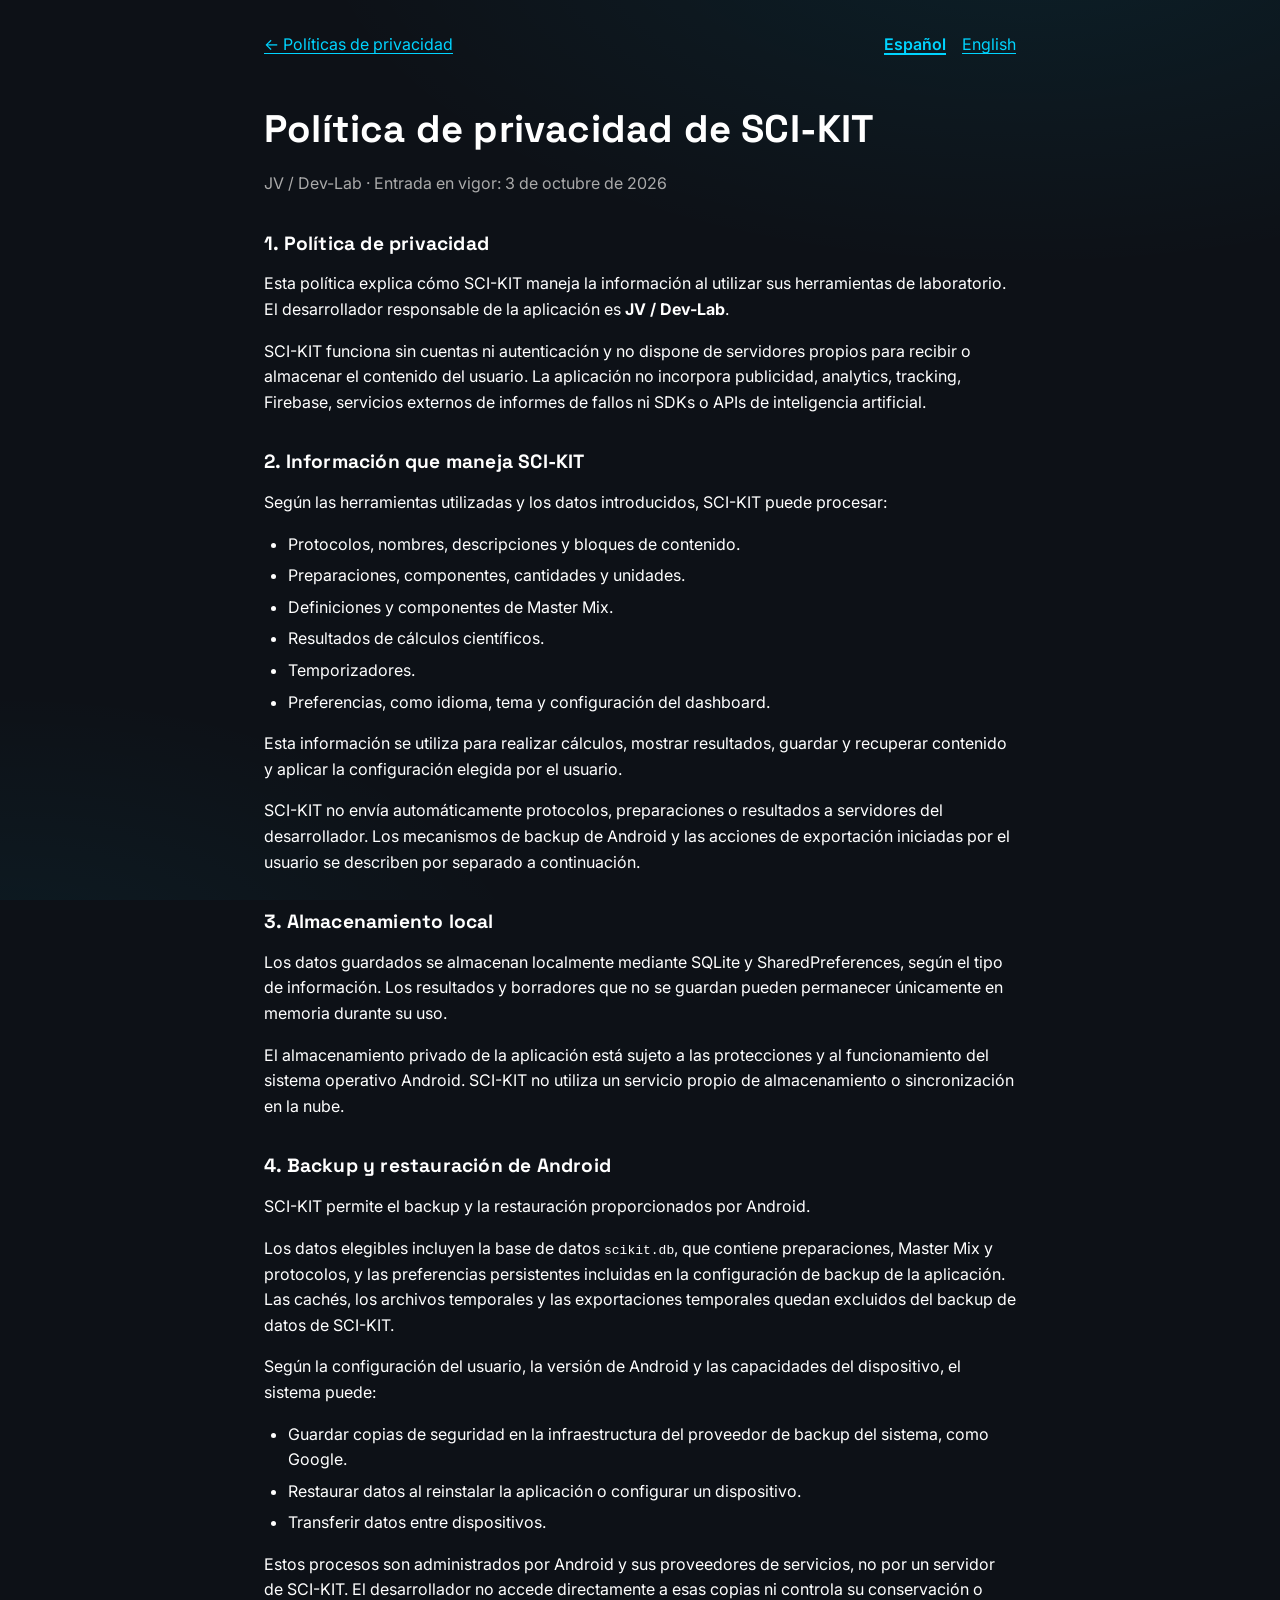
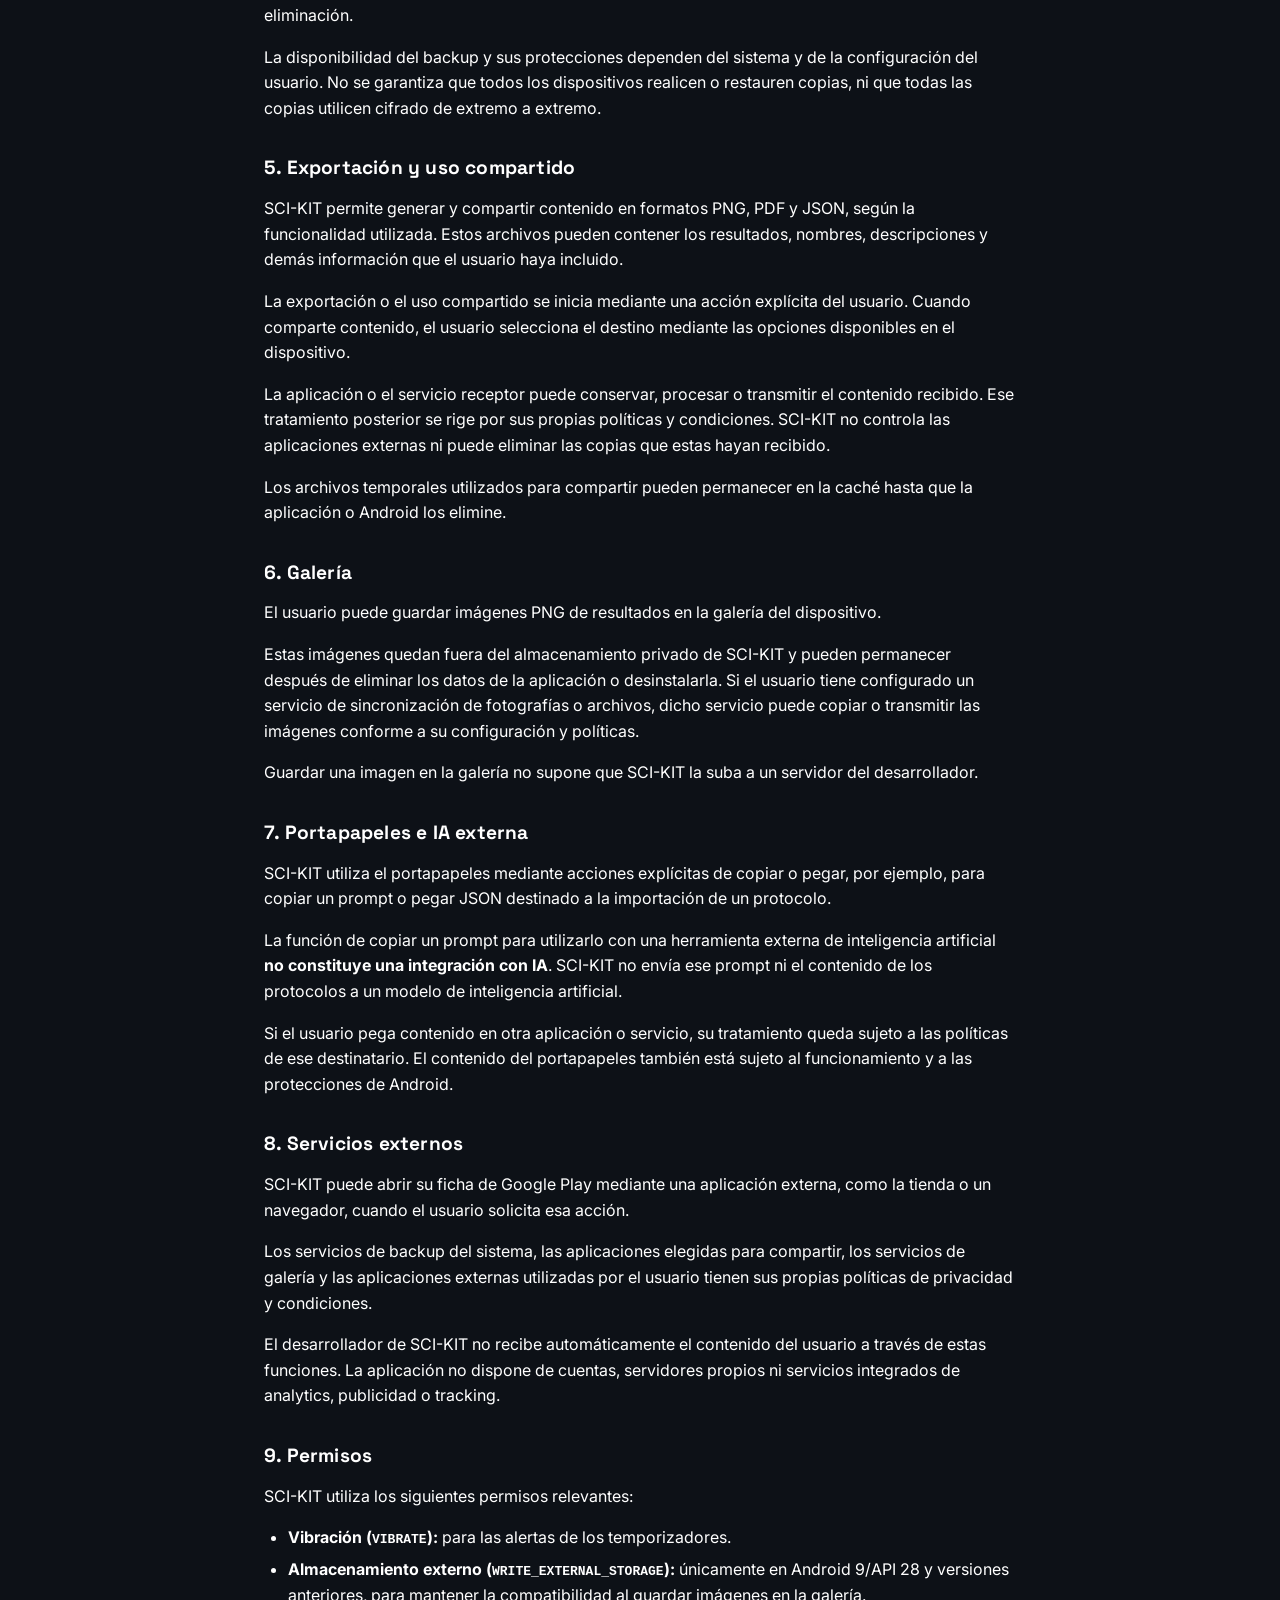
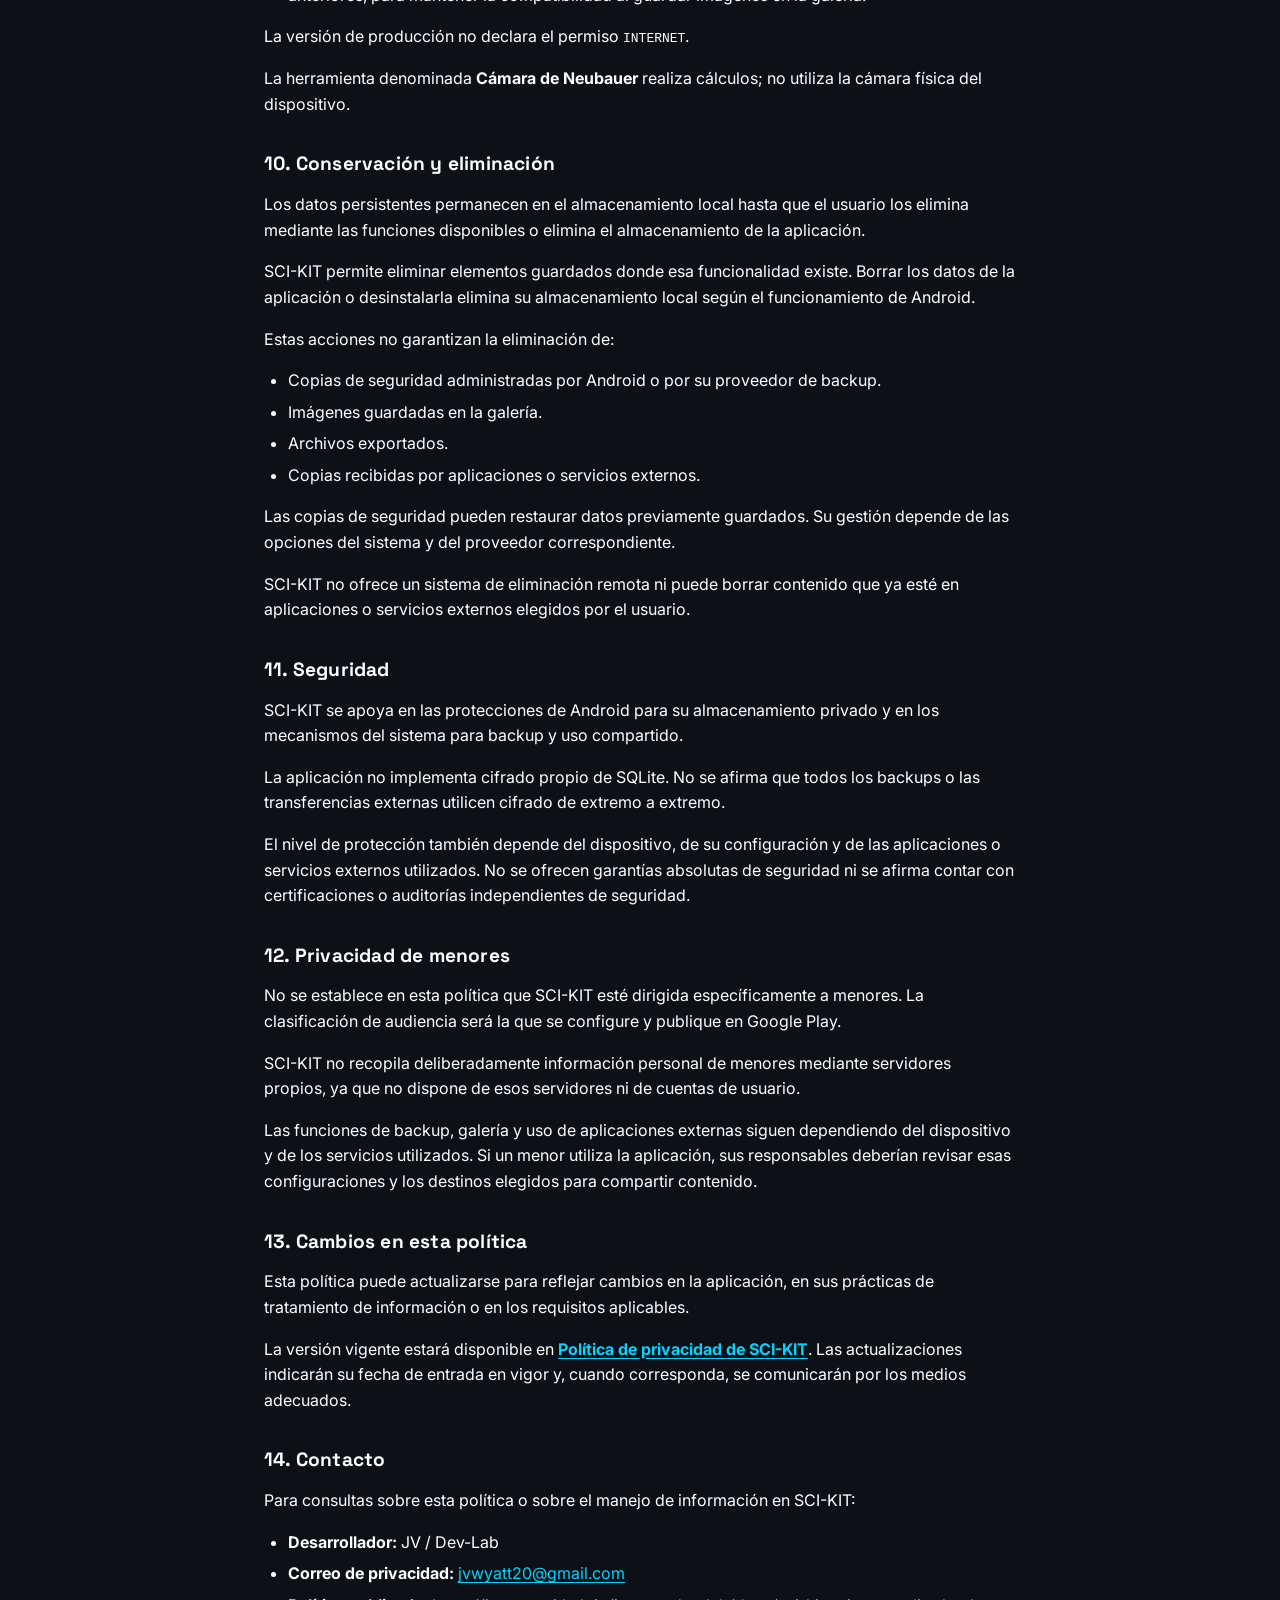
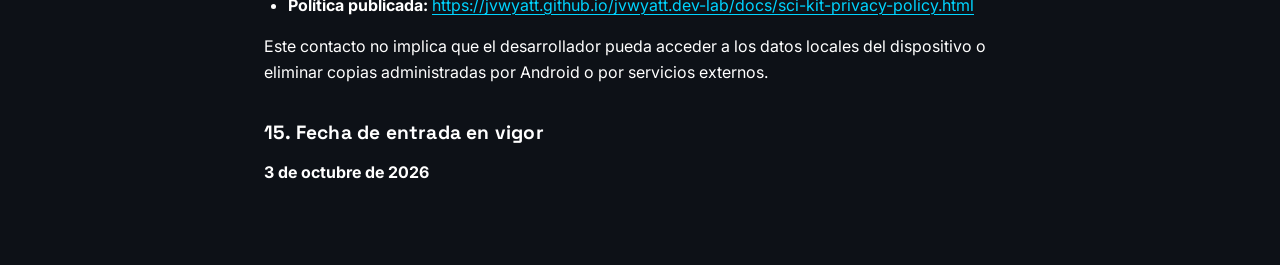
==== docs/sci-kit-privacy-policy.html @ 0701c2c3 "Update2.10.26" ====
<!DOCTYPE html>
<html lang="es">
<head>
  <meta charset="UTF-8">
  <meta name="viewport" content="width=device-width, initial-scale=1.0">
  <title>Privacidad de SCI-KIT — JV / Dev-Lab</title>
  <meta name="description" content="Política de privacidad de SCI-KIT en español e inglés. Almacenamiento local, backup de Android, permisos y contacto.">
  <meta name="theme-color" content="#0d1117">
  <link rel="icon" href="../assets/images/favicon.png" type="image/png">
  <link rel="canonical" href="https://jvwyatt.github.io/jvwyatt.dev-lab/docs/sci-kit-privacy-policy.html">
  <link rel="preconnect" href="https://fonts.googleapis.com">
  <link rel="preconnect" href="https://fonts.gstatic.com" crossorigin>
  <link href="https://fonts.googleapis.com/css2?family=Inter:wght@400;600&family=Space+Grotesk:wght@500;700&display=swap" rel="stylesheet">
  <link rel="stylesheet" href="../assets/styles/style.css?v=3.0.0">
  <style>
    .policy-page { max-width: 800px; margin: 0 auto; padding: 32px 24px 64px; }
    .policy-page a { color: var(--accent); text-underline-offset: 3px; overflow-wrap: anywhere; }
    .policy-nav { display: flex; flex-wrap: wrap; justify-content: space-between; gap: 16px; margin-bottom: 40px; }
    .policy-languages { display: flex; flex-wrap: wrap; gap: 16px; }
    .policy-languages a[aria-current="true"] { font-weight: 600; text-decoration-thickness: 2px; }
    .policy-page h1 { font-size: clamp(1.6rem, 5vw, 2.4rem); margin-bottom: 12px; }
    .policy-meta { color: var(--muted); margin-bottom: 32px; }
    .policy-page article { scroll-margin-top: 24px; }
    .policy-page article + article { margin-top: 56px; padding-top: 40px; border-top: 1px solid rgba(255, 255, 255, 0.12); }
    .policy-single-language article + article { margin-top: 0; padding-top: 0; border-top: 0; }
    .policy-page article h2 { font-size: 1.2rem; margin: 32px 0 12px; }
    .policy-page article p, .policy-page article ul { margin-bottom: 16px; }
    .policy-page article ul { padding-left: 24px; }
    .policy-page article li + li { margin-top: 6px; }
    .policy-page code { overflow-wrap: anywhere; }
  </style>
</head>
<body>
  <a class="skip-link" href="#es">Saltar a la política</a>
  <main class="policy-page">
    <nav class="policy-nav" aria-label="Navegación de la política">
      <a class="policy-back" href="./privacy-policies.html">← Políticas de privacidad</a>
      <div class="policy-languages">
        <a href="#es" lang="es" hreflang="es">Español</a>
        <a href="#en" lang="en" hreflang="en">English</a>
      </div>
    </nav>
    <h1>Política de privacidad de SCI-KIT</h1>
    <p class="policy-meta">JV / Dev-Lab · Entrada en vigor: <time datetime="2026-10-03">3 de octubre de 2026</time></p>

    <article id="es" lang="es" aria-label="Política completa en español">
      <h2>1. Política de privacidad</h2>
      <p>Esta política explica cómo SCI-KIT maneja la información al utilizar sus herramientas de laboratorio. El desarrollador responsable de la aplicación es <strong>JV / Dev-Lab</strong>.</p>
      <p>SCI-KIT funciona sin cuentas ni autenticación y no dispone de servidores propios para recibir o almacenar el contenido del usuario. La aplicación no incorpora publicidad, analytics, tracking, Firebase, servicios externos de informes de fallos ni SDKs o APIs de inteligencia artificial.</p>

      <h2>2. Información que maneja SCI-KIT</h2>
      <p>Según las herramientas utilizadas y los datos introducidos, SCI-KIT puede procesar:</p>
      <ul>
        <li>Protocolos, nombres, descripciones y bloques de contenido.</li>
        <li>Preparaciones, componentes, cantidades y unidades.</li>
        <li>Definiciones y componentes de Master Mix.</li>
        <li>Resultados de cálculos científicos.</li>
        <li>Temporizadores.</li>
        <li>Preferencias, como idioma, tema y configuración del dashboard.</li>
      </ul>
      <p>Esta información se utiliza para realizar cálculos, mostrar resultados, guardar y recuperar contenido y aplicar la configuración elegida por el usuario.</p>
      <p>SCI-KIT no envía automáticamente protocolos, preparaciones o resultados a servidores del desarrollador. Los mecanismos de backup de Android y las acciones de exportación iniciadas por el usuario se describen por separado a continuación.</p>

      <h2>3. Almacenamiento local</h2>
      <p>Los datos guardados se almacenan localmente mediante SQLite y SharedPreferences, según el tipo de información. Los resultados y borradores que no se guardan pueden permanecer únicamente en memoria durante su uso.</p>
      <p>El almacenamiento privado de la aplicación está sujeto a las protecciones y al funcionamiento del sistema operativo Android. SCI-KIT no utiliza un servicio propio de almacenamiento o sincronización en la nube.</p>

      <h2>4. Backup y restauración de Android</h2>
      <p>SCI-KIT permite el backup y la restauración proporcionados por Android.</p>
      <p>Los datos elegibles incluyen la base de datos <code>scikit.db</code>, que contiene preparaciones, Master Mix y protocolos, y las preferencias persistentes incluidas en la configuración de backup de la aplicación. Las cachés, los archivos temporales y las exportaciones temporales quedan excluidos del backup de datos de SCI-KIT.</p>
      <p>Según la configuración del usuario, la versión de Android y las capacidades del dispositivo, el sistema puede:</p>
      <ul>
        <li>Guardar copias de seguridad en la infraestructura del proveedor de backup del sistema, como Google.</li>
        <li>Restaurar datos al reinstalar la aplicación o configurar un dispositivo.</li>
        <li>Transferir datos entre dispositivos.</li>
      </ul>
      <p>Estos procesos son administrados por Android y sus proveedores de servicios, no por un servidor de SCI-KIT. El desarrollador no accede directamente a esas copias ni controla su conservación o eliminación.</p>
      <p>La disponibilidad del backup y sus protecciones dependen del sistema y de la configuración del usuario. No se garantiza que todos los dispositivos realicen o restauren copias, ni que todas las copias utilicen cifrado de extremo a extremo.</p>

      <h2>5. Exportación y uso compartido</h2>
      <p>SCI-KIT permite generar y compartir contenido en formatos PNG, PDF y JSON, según la funcionalidad utilizada. Estos archivos pueden contener los resultados, nombres, descripciones y demás información que el usuario haya incluido.</p>
      <p>La exportación o el uso compartido se inicia mediante una acción explícita del usuario. Cuando comparte contenido, el usuario selecciona el destino mediante las opciones disponibles en el dispositivo.</p>
      <p>La aplicación o el servicio receptor puede conservar, procesar o transmitir el contenido recibido. Ese tratamiento posterior se rige por sus propias políticas y condiciones. SCI-KIT no controla las aplicaciones externas ni puede eliminar las copias que estas hayan recibido.</p>
      <p>Los archivos temporales utilizados para compartir pueden permanecer en la caché hasta que la aplicación o Android los elimine.</p>

      <h2>6. Galería</h2>
      <p>El usuario puede guardar imágenes PNG de resultados en la galería del dispositivo.</p>
      <p>Estas imágenes quedan fuera del almacenamiento privado de SCI-KIT y pueden permanecer después de eliminar los datos de la aplicación o desinstalarla. Si el usuario tiene configurado un servicio de sincronización de fotografías o archivos, dicho servicio puede copiar o transmitir las imágenes conforme a su configuración y políticas.</p>
      <p>Guardar una imagen en la galería no supone que SCI-KIT la suba a un servidor del desarrollador.</p>

      <h2>7. Portapapeles e IA externa</h2>
      <p>SCI-KIT utiliza el portapapeles mediante acciones explícitas de copiar o pegar, por ejemplo, para copiar un prompt o pegar JSON destinado a la importación de un protocolo.</p>
      <p>La función de copiar un prompt para utilizarlo con una herramienta externa de inteligencia artificial <strong>no constituye una integración con IA</strong>. SCI-KIT no envía ese prompt ni el contenido de los protocolos a un modelo de inteligencia artificial.</p>
      <p>Si el usuario pega contenido en otra aplicación o servicio, su tratamiento queda sujeto a las políticas de ese destinatario. El contenido del portapapeles también está sujeto al funcionamiento y a las protecciones de Android.</p>

      <h2>8. Servicios externos</h2>
      <p>SCI-KIT puede abrir su ficha de Google Play mediante una aplicación externa, como la tienda o un navegador, cuando el usuario solicita esa acción.</p>
      <p>Los servicios de backup del sistema, las aplicaciones elegidas para compartir, los servicios de galería y las aplicaciones externas utilizadas por el usuario tienen sus propias políticas de privacidad y condiciones.</p>
      <p>El desarrollador de SCI-KIT no recibe automáticamente el contenido del usuario a través de estas funciones. La aplicación no dispone de cuentas, servidores propios ni servicios integrados de analytics, publicidad o tracking.</p>

      <h2>9. Permisos</h2>
      <p>SCI-KIT utiliza los siguientes permisos relevantes:</p>
      <ul>
        <li><strong>Vibración (<code>VIBRATE</code>):</strong> para las alertas de los temporizadores.</li>
        <li><strong>Almacenamiento externo (<code>WRITE_EXTERNAL_STORAGE</code>):</strong> únicamente en Android 9/API 28 y versiones anteriores, para mantener la compatibilidad al guardar imágenes en la galería.</li>
      </ul>
      <p>La versión de producción no declara el permiso <code>INTERNET</code>.</p>
      <p>La herramienta denominada <strong>Cámara de Neubauer</strong> realiza cálculos; no utiliza la cámara física del dispositivo.</p>

      <h2>10. Conservación y eliminación</h2>
      <p>Los datos persistentes permanecen en el almacenamiento local hasta que el usuario los elimina mediante las funciones disponibles o elimina el almacenamiento de la aplicación.</p>
      <p>SCI-KIT permite eliminar elementos guardados donde esa funcionalidad existe. Borrar los datos de la aplicación o desinstalarla elimina su almacenamiento local según el funcionamiento de Android.</p>
      <p>Estas acciones no garantizan la eliminación de:</p>
      <ul>
        <li>Copias de seguridad administradas por Android o por su proveedor de backup.</li>
        <li>Imágenes guardadas en la galería.</li>
        <li>Archivos exportados.</li>
        <li>Copias recibidas por aplicaciones o servicios externos.</li>
      </ul>
      <p>Las copias de seguridad pueden restaurar datos previamente guardados. Su gestión depende de las opciones del sistema y del proveedor correspondiente.</p>
      <p>SCI-KIT no ofrece un sistema de eliminación remota ni puede borrar contenido que ya esté en aplicaciones o servicios externos elegidos por el usuario.</p>

      <h2>11. Seguridad</h2>
      <p>SCI-KIT se apoya en las protecciones de Android para su almacenamiento privado y en los mecanismos del sistema para backup y uso compartido.</p>
      <p>La aplicación no implementa cifrado propio de SQLite. No se afirma que todos los backups o las transferencias externas utilicen cifrado de extremo a extremo.</p>
      <p>El nivel de protección también depende del dispositivo, de su configuración y de las aplicaciones o servicios externos utilizados. No se ofrecen garantías absolutas de seguridad ni se afirma contar con certificaciones o auditorías independientes de seguridad.</p>

      <h2>12. Privacidad de menores</h2>
      <p>No se establece en esta política que SCI-KIT esté dirigida específicamente a menores. La clasificación de audiencia será la que se configure y publique en Google Play.</p>
      <p>SCI-KIT no recopila deliberadamente información personal de menores mediante servidores propios, ya que no dispone de esos servidores ni de cuentas de usuario.</p>
      <p>Las funciones de backup, galería y uso de aplicaciones externas siguen dependiendo del dispositivo y de los servicios utilizados. Si un menor utiliza la aplicación, sus responsables deberían revisar esas configuraciones y los destinos elegidos para compartir contenido.</p>

      <h2>13. Cambios en esta política</h2>
      <p>Esta política puede actualizarse para reflejar cambios en la aplicación, en sus prácticas de tratamiento de información o en los requisitos aplicables.</p>
      <p>La versión vigente estará disponible en <strong><a href="https://jvwyatt.github.io/jvwyatt.dev-lab/docs/sci-kit-privacy-policy.html">Política de privacidad de SCI-KIT</a></strong>. Las actualizaciones indicarán su fecha de entrada en vigor y, cuando corresponda, se comunicarán por los medios adecuados.</p>

      <h2>14. Contacto</h2>
      <p>Para consultas sobre esta política o sobre el manejo de información en SCI-KIT:</p>
      <ul>
        <li><strong>Desarrollador:</strong> JV / Dev-Lab</li>
        <li><strong>Correo de privacidad:</strong> <a href="mailto:jvwyatt20@gmail.com">jvwyatt20@gmail.com</a></li>
        <li><strong>Política publicada:</strong> <a href="https://jvwyatt.github.io/jvwyatt.dev-lab/docs/sci-kit-privacy-policy.html">https://jvwyatt.github.io/jvwyatt.dev-lab/docs/sci-kit-privacy-policy.html</a></li>
      </ul>
      <p>Este contacto no implica que el desarrollador pueda acceder a los datos locales del dispositivo o eliminar copias administradas por Android o por servicios externos.</p>

      <h2>15. Fecha de entrada en vigor</h2>
      <p><strong><time datetime="2026-10-03">3 de octubre de 2026</time></strong></p>
    </article>

    <article id="en" lang="en" aria-labelledby="english-title">
      <h2 id="english-title">SCI-KIT Privacy Policy</h2>
      <h2>1. Privacy Policy</h2>
      <p>This policy explains how SCI-KIT handles information when you use its laboratory tools. The developer responsible for the application is <strong>JV / Dev-Lab</strong>.</p>
      <p>SCI-KIT operates without accounts or authentication and does not have its own servers to receive or store user content. The application does not incorporate advertising, analytics, tracking, Firebase, external crash-reporting services, or artificial intelligence SDKs or APIs.</p>

      <h2>2. Information SCI-KIT handles</h2>
      <p>Depending on the tools used and the information entered, SCI-KIT may process:</p>
      <ul>
        <li>Protocols, names, descriptions, and content blocks.</li>
        <li>Preparations, components, quantities, and units.</li>
        <li>Master Mix definitions and components.</li>
        <li>Scientific calculation results.</li>
        <li>Timers.</li>
        <li>Preferences, such as language, theme, and dashboard configuration.</li>
      </ul>
      <p>This information is used to perform calculations, display results, save and retrieve content, and apply the settings selected by the user.</p>
      <p>SCI-KIT does not automatically send protocols, preparations, or results to the developer’s servers. Android backup mechanisms and user-initiated export actions are described separately below.</p>

      <h2>3. Local storage</h2>
      <p>Saved data is stored locally using SQLite and SharedPreferences, depending on the type of information. Results and drafts that are not saved may remain only in memory while in use.</p>
      <p>The application’s private storage is subject to the protections and operation of the Android operating system. SCI-KIT does not use its own cloud storage or synchronization service.</p>

      <h2>4. Android backup and restoration</h2>
      <p>SCI-KIT allows backup and restoration provided by Android.</p>
      <p>Eligible data includes the <code>scikit.db</code> database, which contains preparations, Master Mix, and protocols, and the persistent preferences included in the application’s backup configuration. Caches, temporary files, and temporary exports are excluded from SCI-KIT’s app-data backup.</p>
      <p>Depending on the user’s settings, the Android version, and the device’s capabilities, the system may:</p>
      <ul>
        <li>Store backups in the infrastructure of the system’s backup provider, such as Google.</li>
        <li>Restore data when the application is reinstalled or a device is set up.</li>
        <li>Transfer data between devices.</li>
      </ul>
      <p>These processes are managed by Android and its service providers, not by a SCI-KIT server. The developer does not directly access these backups or control their retention or deletion.</p>
      <p>Backup availability and protections depend on the system and the user’s settings. There is no guarantee that every device will create or restore backups or that every backup will use end-to-end encryption.</p>

      <h2>5. Exporting and sharing</h2>
      <p>SCI-KIT allows content to be generated and shared in PNG, PDF, and JSON formats, depending on the feature used. These files may contain results, names, descriptions, and other information included by the user.</p>
      <p>Exporting or sharing is initiated by an explicit user action. When sharing content, the user selects the destination through the options available on the device.</p>
      <p>The receiving application or service may retain, process, or transmit the content it receives. This subsequent handling is governed by its own policies and terms. SCI-KIT does not control external applications and cannot delete copies they have received.</p>
      <p>Temporary files used for sharing may remain in the cache until the application or Android removes them.</p>

      <h2>6. Gallery</h2>
      <p>Users can save PNG images of results to the device’s gallery.</p>
      <p>These images are stored outside SCI-KIT’s private storage and may remain after the application’s data is cleared or the application is uninstalled. If the user has configured a photo or file synchronization service, that service may copy or transmit the images according to its settings and policies.</p>
      <p>Saving an image to the gallery does not mean that SCI-KIT uploads it to a developer-operated server.</p>

      <h2>7. Clipboard and external AI</h2>
      <p>SCI-KIT uses the clipboard through explicit copy or paste actions, for example, to copy a prompt or paste JSON for importing a protocol.</p>
      <p>The feature that copies a prompt for use with an external artificial intelligence tool <strong>is not an AI integration</strong>. SCI-KIT does not send that prompt or protocol content to an artificial intelligence model.</p>
      <p>If the user pastes content into another application or service, its handling is subject to the recipient’s policies. Clipboard content is also subject to Android’s operation and protections.</p>

      <h2>8. External services</h2>
      <p>SCI-KIT can open its Google Play listing through an external application, such as the store or a browser, when the user requests that action.</p>
      <p>System backup services, applications selected for sharing, gallery services, and external applications used by the user have their own privacy policies and terms.</p>
      <p>The SCI-KIT developer does not automatically receive user content through these features. The application has no accounts, developer-operated servers, or integrated analytics, advertising, or tracking services.</p>

      <h2>9. Permissions</h2>
      <p>SCI-KIT uses the following relevant permissions:</p>
      <ul>
        <li><strong>Vibration (<code>VIBRATE</code>):</strong> for timer alerts.</li>
        <li><strong>External storage (<code>WRITE_EXTERNAL_STORAGE</code>):</strong> only on Android 9/API 28 and earlier versions, to maintain compatibility when saving images to the gallery.</li>
      </ul>
      <p>The production version does not declare the <code>INTERNET</code> permission.</p>
      <p>The tool named <strong>Neubauer Chamber</strong> performs calculations; it does not use the device’s physical camera.</p>

      <h2>10. Retention and deletion</h2>
      <p>Persistent data remains in local storage until the user deletes it through the available features or removes the application’s storage.</p>
      <p>SCI-KIT allows saved items to be deleted where that functionality is available. Clearing the application’s data or uninstalling it removes its local storage according to Android’s operation.</p>
      <p>These actions do not guarantee the deletion of:</p>
      <ul>
        <li>Backups managed by Android or its backup provider.</li>
        <li>Images saved to the gallery.</li>
        <li>Exported files.</li>
        <li>Copies received by external applications or services.</li>
      </ul>
      <p>Backups may restore previously saved data. Their management depends on the system’s options and the relevant provider.</p>
      <p>SCI-KIT does not offer a remote deletion system and cannot delete content already held by external applications or services selected by the user.</p>

      <h2>11. Security</h2>
      <p>SCI-KIT relies on Android’s protections for its private storage and on system mechanisms for backup and sharing.</p>
      <p>The application does not implement its own SQLite encryption. No claim is made that all backups or external transfers use end-to-end encryption.</p>
      <p>The level of protection also depends on the device, its settings, and the external applications or services used. No absolute security guarantees are provided, and no security certifications or independent security audits are claimed.</p>

      <h2>12. Children’s privacy</h2>
      <p>This policy does not establish that SCI-KIT is specifically directed at children. Its audience classification will be the one configured and published on Google Play.</p>
      <p>SCI-KIT does not knowingly collect children’s personal information through developer-operated servers, because it has no such servers or user accounts.</p>
      <p>Backup, gallery, and external application features continue to depend on the device and the services used. If a child uses the application, their parent or guardian should review those settings and the destinations selected for sharing content.</p>

      <h2>13. Changes to this policy</h2>
      <p>This policy may be updated to reflect changes to the application, its information-handling practices, or applicable requirements.</p>
      <p>The current version will be available at <strong><a href="https://jvwyatt.github.io/jvwyatt.dev-lab/docs/sci-kit-privacy-policy.html">SCI-KIT Privacy Policy</a></strong>. Updates will state their effective date and, where appropriate, will be communicated through suitable means.</p>

      <h2>14. Contact</h2>
      <p>For questions about this policy or how SCI-KIT handles information:</p>
      <ul>
        <li><strong>Developer:</strong> JV / Dev-Lab</li>
        <li><strong>Privacy email:</strong> <a href="mailto:jvwyatt20@gmail.com">jvwyatt20@gmail.com</a></li>
        <li><strong>Published policy:</strong> <a href="https://jvwyatt.github.io/jvwyatt.dev-lab/docs/sci-kit-privacy-policy.html">https://jvwyatt.github.io/jvwyatt.dev-lab/docs/sci-kit-privacy-policy.html</a></li>
      </ul>
      <p>This contact does not imply that the developer can access local data on the device or delete backups managed by Android or external services.</p>

      <h2>15. Effective date</h2>
      <p><strong><time datetime="2026-10-03">October 3, 2026</time></strong></p>
    </article>
  </main>
  <script>
    (function policyLanguageSwitch() {
      const page = document.querySelector('.policy-page');
      const links = document.querySelectorAll('.policy-languages a');
      const articles = document.querySelectorAll('.policy-page article');
      const heading = page.querySelector('h1');
      const meta = page.querySelector('.policy-meta');
      const skipLink = document.querySelector('.skip-link');
      const translations = {
        es: {
          heading: 'Política de privacidad de SCI-KIT',
          title: 'Privacidad de SCI-KIT — JV / Dev-Lab',
          effective: 'JV / Dev-Lab · Entrada en vigor: ',
          date: '3 de octubre de 2026',
          skip: 'Saltar a la política',
          navigation: 'Navegación de la política',
          back: '← Políticas de privacidad'
        },
        en: {
          heading: 'SCI-KIT Privacy Policy',
          title: 'SCI-KIT Privacy — JV / Dev-Lab',
          effective: 'JV / Dev-Lab · Effective date: ',
          date: 'October 3, 2026',
          skip: 'Skip to the policy',
          navigation: 'Policy navigation',
          back: '← Privacy policies'
        }
      };

      const setLanguage = (language) => {
        const text = translations[language];
        articles.forEach((article) => { article.hidden = article.lang !== language; });
        links.forEach((link) => {
          if (link.lang === language) link.setAttribute('aria-current', 'true');
          else link.removeAttribute('aria-current');
        });
        document.documentElement.lang = language;
        document.title = text.title;
        heading.textContent = text.heading;
        meta.firstChild.textContent = text.effective;
        meta.querySelector('time').textContent = text.date;
        skipLink.textContent = text.skip;
        skipLink.setAttribute('href', '#' + language);
        page.querySelector('.policy-nav').setAttribute('aria-label', text.navigation);
        page.querySelector('.policy-back').textContent = text.back;
      };

      page.classList.add('policy-single-language');
      setLanguage(window.location.hash === '#en' ? 'en' : 'es');
      links.forEach((link) => {
        link.addEventListener('click', (event) => {
          event.preventDefault();
          setLanguage(link.lang);
        });
      });
    })();
  </script>
</body>
</html>
---- assets/styles/style.css ----
/* ===================== VARIABLES ===================== */
:root {
  --bg-color: #0d1117;
  --card-bg: rgba(255, 255, 255, 0.05);
  --accent: #00d4ff;
  --accent-soft: rgba(0, 212, 255, 0.12);
  --text-color: #fff;
  --muted: #aaa;
  --font-main: 'Inter', system-ui, -apple-system, 'Segoe UI', Arial, sans-serif;
  --font-display: 'Space Grotesk', var(--font-main);
  --border-radius: 16px;
  --shadow: 0 2px 16px 0 #00d4ff22;
  --header-h: 70px;
}

/* ===================== RESET Y BASE ===================== */
* {
  margin: 0;
  padding: 0;
  box-sizing: border-box;
}

html {
  scroll-behavior: smooth;
  scroll-padding-top: calc(var(--header-h) + 12px);
}

body {
  font-family: var(--font-main);
  background:
    radial-gradient(1200px 600px at 80% -10%, rgba(0, 212, 255, 0.08), transparent 60%),
    radial-gradient(900px 500px at 0% 110%, rgba(0, 212, 255, 0.06), transparent 60%),
    var(--bg-color);
  background-attachment: fixed;
  color: var(--text-color);
  line-height: 1.6;
}

h1, h2, h3 {
  font-family: var(--font-display);
  letter-spacing: 0.2px;
}

img {
  max-width: 100%;
  height: auto;
}

::selection {
  background: var(--accent);
  color: var(--bg-color);
}

:focus-visible {
  outline: 3px solid var(--accent);
  outline-offset: 3px;
  border-radius: 4px;
}

/* Scrollbar */
::-webkit-scrollbar {
  width: 10px;
}
::-webkit-scrollbar-track {
  background: var(--bg-color);
}
::-webkit-scrollbar-thumb {
  background: #243447;
  border-radius: 6px;
}
::-webkit-scrollbar-thumb:hover {
  background: var(--accent);
}

/* ===================== ACCESIBILIDAD ===================== */
.skip-link {
  position: absolute;
  left: -9999px;
  top: 0;
  z-index: 2000;
  background: var(--accent);
  color: var(--bg-color);
  padding: 10px 16px;
  border-radius: 0 0 10px 0;
  font-weight: 600;
  text-decoration: none;
}
.skip-link:focus {
  left: 0;
}

/* ===================== HEADER ===================== */
header {
  display: flex;
  justify-content: space-between;
  align-items: center;
  padding: 0 50px;
  height: var(--header-h);
  background: rgba(13, 17, 23, 0.8);
  backdrop-filter: blur(10px);
  position: fixed;
  width: 100%;
  top: 0;
  z-index: 1000;
  box-shadow: 0 1px 0 rgba(255, 255, 255, 0.06);
}

.logo a {
  font-size: 1.4rem;
  text-decoration: none;
  color: var(--text-color);
  font-weight: bold;
  font-family: var(--font-display);
}

.logo span {
  color: var(--accent);
}
.logo span[aria-hidden="true"] {
  color: #fff;
}

.nav-links {
  list-style: none;
  display: flex;
  gap: 24px;
}

.nav-links li a {
  position: relative;
  text-decoration: none;
  color: var(--text-color);
  padding: 6px 2px;
  transition: color 0.3s;
}

.nav-links li a::after {
  content: "";
  position: absolute;
  left: 0;
  bottom: 0;
  width: 100%;
  height: 2px;
  border-radius: 2px;
  background: var(--accent);
  transform: scaleX(0);
  transform-origin: left;
  transition: transform 0.3s ease;
}

.nav-links li a:hover,
.nav-links li a.active {
  color: var(--accent);
}

.nav-links li a.active::after {
  transform: scaleX(1);
}

.hamburger {
  display: none;
  flex-direction: column;
  cursor: pointer;
  background: none;
  border: none;
  padding: 8px;
}

.hamburger span {
  height: 3px;
  width: 25px;
  background: var(--text-color);
  margin: 3px 0;
  border-radius: 5px;
  transition: transform 0.3s ease, opacity 0.3s ease;
}

/* ===================== HERO ===================== */
.hero {
  display: flex;
  justify-content: space-between;
  align-items: center;
  padding: calc(var(--header-h) + 40px) 0 60px 0;
  gap: 40px;
  min-height: 100vh;
  max-width: 1000px;
  margin-left: auto;
  margin-right: auto;
}

.hero-content {
  max-width: 600px;
  animation: fadeInUp 1s ease-out;
}

.hero-content h1 {
  font-size: 2.5rem;
  margin-bottom: 10px;
}

.hero-content h1 span {
  color: var(--accent);
}

.hero-content h2 {
  font-size: 1.5rem;
  margin-bottom: 20px;
  color: var(--muted);
  font-family: var(--font-main);
  font-weight: 400;
}

.hero-content p {
  margin-bottom: 20px;
  font-size: 1.1rem;
}

.btn {
  background: var(--accent);
  color: var(--bg-color);
  padding: 10px 20px;
  border-radius: 8px;
  text-decoration: none;
  font-weight: bold;
  transition: transform 0.2s;
}

.btn:hover {
  transform: scale(1.05);
}

.hero-social-links {
  margin-top: 24px;
  display: flex;
  flex-wrap: wrap;
  gap: 14px;
  justify-content: center;
}

.hero-social-links a {
  text-decoration: none;
  color: var(--accent);
  font-weight: 600;
  display: inline-flex;
  align-items: center;
  gap: 8px;
  background: rgba(255, 255, 255, 0.06);
  border: 1px solid transparent;
  border-radius: 10px;
  padding: 8px 14px;
  transition: background 0.2s ease, transform 0.18s ease, border-color 0.2s ease;
}

.hero-social-links a:hover,
.hero-social-links a:focus-visible {
  background: var(--accent-soft);
  border-color: var(--accent);
  transform: translateY(-3px);
}

.hero-social-links a .contact-icon {
  width: 20px;
  height: 20px;
  object-fit: contain;
  transition: transform 0.18s ease;
}

.hero-social-links a:hover .contact-icon {
  transform: scale(1.12);
}

.hero-img {
  position: relative;
  width: 320px;
  max-width: 100%;
  aspect-ratio: 1 / 1;
  flex-shrink: 0;
  cursor: pointer;
  transition: transform 0.45s ease;
}

.hero-photo {
  position: absolute;
  inset: 0;
  width: 100%;
  height: 100%;
  border-radius: 50%;
  border: 4px solid var(--accent);
  box-shadow: 0 0 20px var(--accent);
  object-fit: cover;
  opacity: 0;
  transform: scale(0.96) translateY(4px);
  transition: opacity 0.55s ease, transform 0.55s ease;
  will-change: opacity, transform;
}

.hero-img .hero-photo--real {
  opacity: 1 !important;
  transform: scale(1) translateY(0) !important;
  z-index: 2 !important;
}

.hero-img .hero-photo--avatar {
  opacity: 0 !important;
  transform: none !important;
  z-index: 1 !important;
}

.hero-img.show-avatar {
  transform: rotate(-2deg) scale(1.02);
}

.hero-img.show-avatar .hero-photo--real {
  opacity: 0 !important;
  transform: scale(1.05) translateY(-6px) !important;
}

.hero-img.show-avatar .hero-photo--avatar {
  opacity: 1 !important;
  transform: scale(1) translateY(0) !important;
  z-index: 3 !important;
}

/* ===================== SECCIONES GENÉRICAS ===================== */
section {
  max-width: 1000px;
  margin: 0 auto;
  padding: 100px 0 60px 0;
}

section h2 {
  text-align: center;
  margin-bottom: 50px;
  font-size: 2rem;
}

/* ===================== PROYECTOS ===================== */
.projects {
  text-align: center;
}

.project-grid {
  display: grid;
  grid-template-columns: repeat(3, 1fr);
  gap: 20px;
  justify-items: center;
  align-items: stretch;
}

.project-card {
  background: var(--card-bg);
  padding: 20px;
  border-radius: 12px;
  text-align: center;
  transition: all 0.3s ease;
  backdrop-filter: blur(8px);
  width: 100%;
  max-width: 300px;
  box-sizing: border-box;
  display: flex;
  flex-direction: column;
  align-items: center;
  justify-content: flex-start;
}

.project-link {
  text-decoration: none;
  color: inherit;
  cursor: pointer;
}

.project-link:hover {
  transform: scale(1.05);
  box-shadow: 0 0 20px rgba(0, 212, 255, 0.2);
}

.project-img-wrapper {
  position: relative;
  width: 100%;
  aspect-ratio: 3/2;
  min-height: 150px;
  max-width: 300px;
  max-height: 200px;
  background: rgba(255, 255, 255, 0.04);
  border-radius: 10px;
  border: 1px solid var(--accent);
  overflow: hidden;
  margin-bottom: 10px;
  display: flex;
  align-items: center;
  justify-content: center;
}

.project-img {
  width: 100%;
  height: 100%;
  object-fit: cover;
  display: block;
  transition: transform 0.4s ease;
}

.project-card:hover .project-img {
  transform: scale(1.05);
}

.project-tech {
  display: flex;
  justify-content: center;
  align-items: center;
  gap: 12px;
  margin: 10px 0 0 0;
}
.tech-icon {
  display: inline-flex;
  align-items: center;
  height: 24px;
  width: 24px;
}
.tech-icon img {
  height: 24px;
  width: 24px;
  object-fit: contain;
  filter: drop-shadow(0 0 2px #00d4ff44);
}

/* ===================== VIDEOS ===================== */
.videos-grid {
  display: grid;
  grid-template-columns: repeat(3, 1fr);
  gap: 20px;
}

.video-card {
  background: rgba(255, 255, 255, 0.04);
  border-radius: 10px;
  padding: 16px;
  box-sizing: border-box;
  display: flex;
  flex-direction: column;
  align-items: center;
  overflow: hidden;
  transition: all 0.3s ease;
  cursor: pointer;
}

.video-card:hover {
  transform: scale(1.02);
  box-shadow: 0 0 20px rgba(0, 212, 255, 0.2);
}

.video-card iframe {
  width: 100%;
  height: auto;
  aspect-ratio: 16 / 9;
  border-radius: 8px;
  border: none;
  display: block;
}

.video-card p {
  margin-top: 12px;
  color: var(--muted);
  font-size: 1rem;
}

/* ===================== PUBLICACIONES ===================== */
.publications {
  text-align: center;
}

.publications-list {
  display: flex;
  flex-direction: column;
  gap: 40px;
}

.publication-item {
  display: block;
  background: rgba(255, 255, 255, 0.04);
  border-radius: 12px;
  padding: 24px;
  border: 1px solid rgba(0, 212, 255, 0.2);
  transition: border-color 0.3s ease, background 0.3s ease, transform 0.3s ease;
}

.publication-item:hover,
.publication-item:focus-visible {
  border-color: var(--accent);
  background: rgba(0, 212, 255, 0.05);
  transform: translateY(-2px);
}

.publication-link {
  text-decoration: none;
  color: inherit;
  display: block;
}

.publication-content {
  display: flex;
  flex-direction: column;
  gap: 12px;
  text-align: left;
}

.publication-content h3 {
  font-size: 1.2rem;
  color: var(--accent);
  line-height: 1.4;
  margin-bottom: 6px;
}

.publication-meta {
  font-size: 0.9rem;
  color: var(--muted);
}

.publication-abstract {
  font-size: 0.95rem;
  color: #ddd;
  line-height: 1.6;
  margin-top: 8px;
  text-align: justify;
}

.publication-keywords {
  font-size: 0.85rem;
  color: #a0d4ff;
  line-height: 1.5;
  margin-top: 10px;
  padding-top: 10px;
  border-top: 1px solid rgba(0, 212, 255, 0.1);
}

/* ===================== FOOTER ===================== */
footer {
  text-align: center;
  padding: 24px 20px;
  background: linear-gradient(135deg, #0d1117 0%, #0a1929 50%, #1a3a52 100%);
  border-top: 1px solid rgba(0, 212, 255, 0.1);
}

footer p {
  color: #ddd;
  font-size: 0.95rem;
  letter-spacing: 0.3px;
}

.footer-privacy {
  margin-top: 8px;
}

.footer-privacy a {
  color: var(--muted);
  font-size: 0.8rem;
  text-decoration: none;
  transition: color 0.2s ease;
}

.footer-privacy a:hover,
.footer-privacy a:focus-visible {
  color: var(--accent);
  text-decoration: underline;
}

/* ===================== VOLVER ARRIBA ===================== */
.go-to-top {
  position: fixed;
  right: 20px;
  bottom: 20px;
  z-index: 900;
  width: 44px;
  height: 44px;
  border-radius: 50%;
  background: var(--accent);
  color: var(--bg-color);
  border: none;
  cursor: pointer;
  font-size: 1.2rem;
  line-height: 1;
  display: flex;
  align-items: center;
  justify-content: center;
  box-shadow: 0 4px 14px rgba(0, 212, 255, 0.35);
  opacity: 0;
  visibility: hidden;
  transform: translateY(10px);
  transition: opacity 0.3s ease, transform 0.3s ease, visibility 0.3s ease;
}

.go-to-top.visible {
  opacity: 1;
  visibility: visible;
  transform: none;
}

/* ===================== REVEAL ON SCROLL ===================== */
.reveal {
  opacity: 0;
  transform: translateY(24px);
  transition: opacity 0.6s ease, transform 0.6s ease;
}

.reveal.visible {
  opacity: 1;
  transform: none;
}

/* ===================== ANIMACIONES ===================== */
@keyframes fadeInUp {
  from { opacity: 0; transform: translateY(30px); }
  to { opacity: 1; transform: translateY(0); }
}

@media (prefers-reduced-motion: reduce) {
  html {
    scroll-behavior: auto;
  }
  .hero-img {
    transition: none;
  }
  .hero-photo {
    transition: none;
    transform: none !important;
  }
  .hero-img.show-avatar {
    transform: none;
  }
  .hero-img.show-avatar .hero-photo--real,
  .hero-img.show-avatar .hero-photo--avatar,
  .hero-photo--real {
    transform: none !important;
  }
  .reveal {
    opacity: 1;
    transform: none;
    transition: none;
  }
}

/* ===================== RESPONSIVE ===================== */
@media (max-width: 900px) {
  section {
    padding: 80px 20px 48px 20px;
  }
  .project-grid,
  .videos-grid {
    grid-template-columns: repeat(2, 1fr);
  }
  .hero {
    flex-direction: column;
    padding: calc(var(--header-h) + 20px) 20px 40px 20px;
    gap: 30px;
    min-height: unset;
  }
  .hero-img {
    order: -1;
    margin: 0 auto 20px;
    width: 100%;
    max-width: 240px;
  }
  .hero-content {
    max-width: 100%;
    text-align: center;
  }
}

@media (max-width: 600px) {
  header {
    padding: 0 20px;
  }

  .nav-links {
    flex-direction: column;
    gap: 8px;
    background: rgba(13, 17, 23, 0.96);
    backdrop-filter: blur(10px);
    position: absolute;
    top: var(--header-h);
    right: 0;
    width: 220px;
    padding: 20px;
    border-radius: 0 0 0 12px;
    border-left: 1px solid rgba(0, 212, 255, 0.15);
    border-bottom: 1px solid rgba(0, 212, 255, 0.15);
    display: none;
  }
  .nav-links.active {
    display: flex;
  }
  .hamburger {
    display: flex;
  }

  .project-grid,
  .videos-grid {
    grid-template-columns: 1fr;
  }

  .hero {
    padding: calc(var(--header-h) + 10px) 20px 30px 20px;
    gap: 20px;
  }
  .hero-img {
    margin: 0 auto 16px;
    max-width: 180px;
  }
  .hero-content h1 {
    font-size: 1.8rem;
  }
  .hero-content p {
    font-size: 1rem;
  }

  .publication-content {
    text-align: center;
  }
  .publication-content h3 {
    font-size: 1rem;
    margin-bottom: 8px;
  }
}
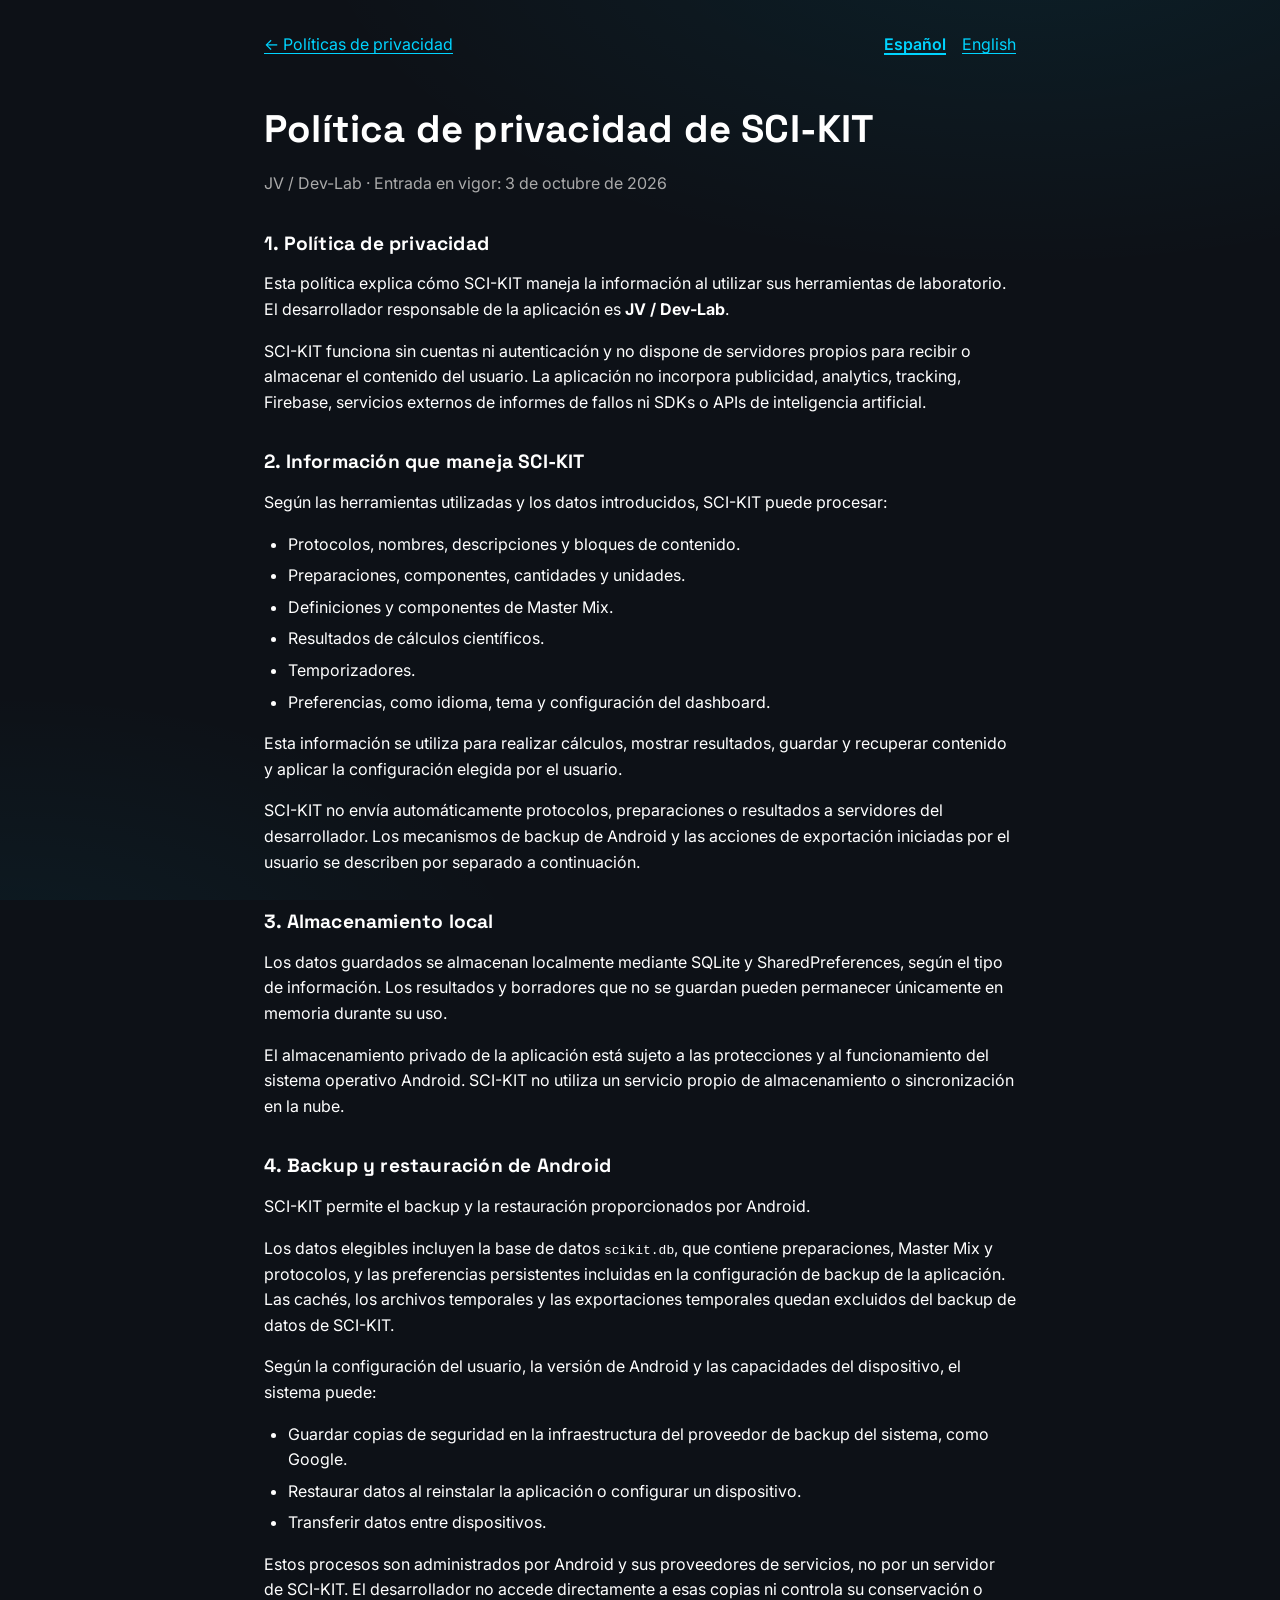
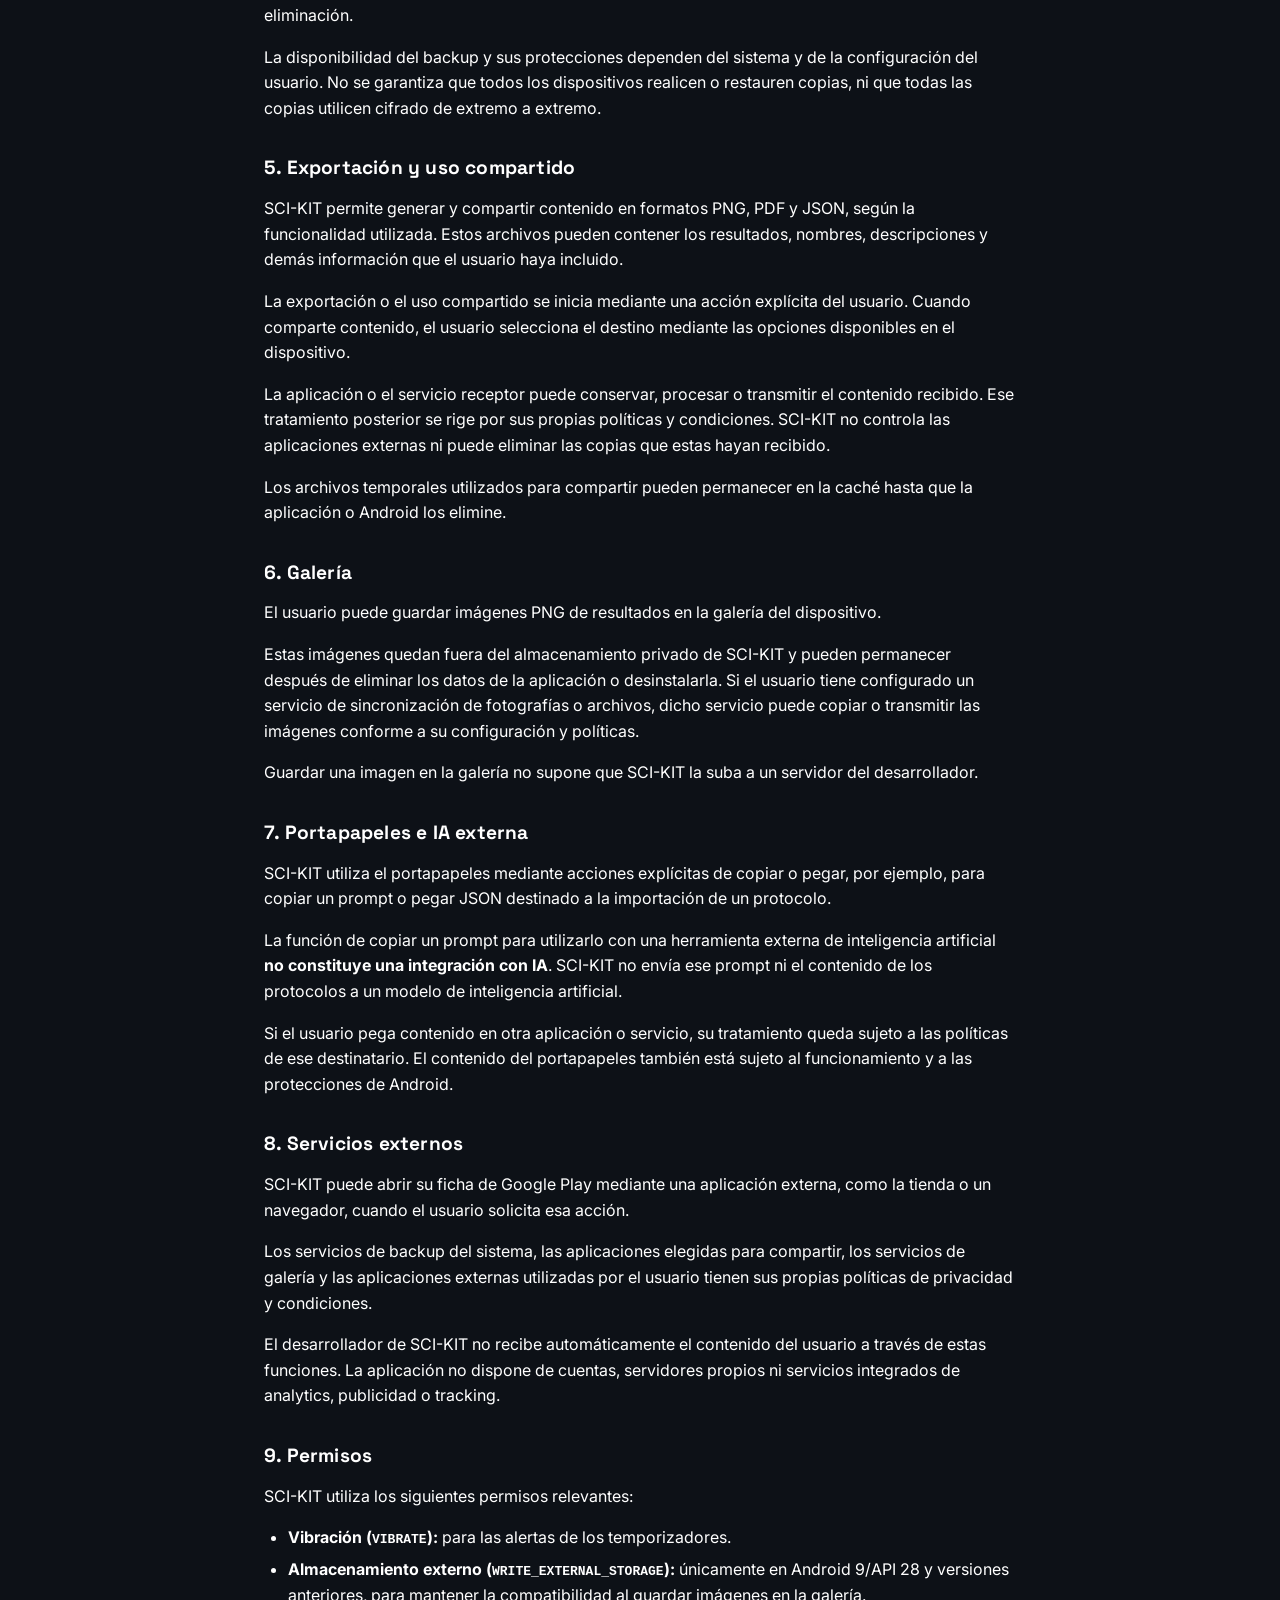
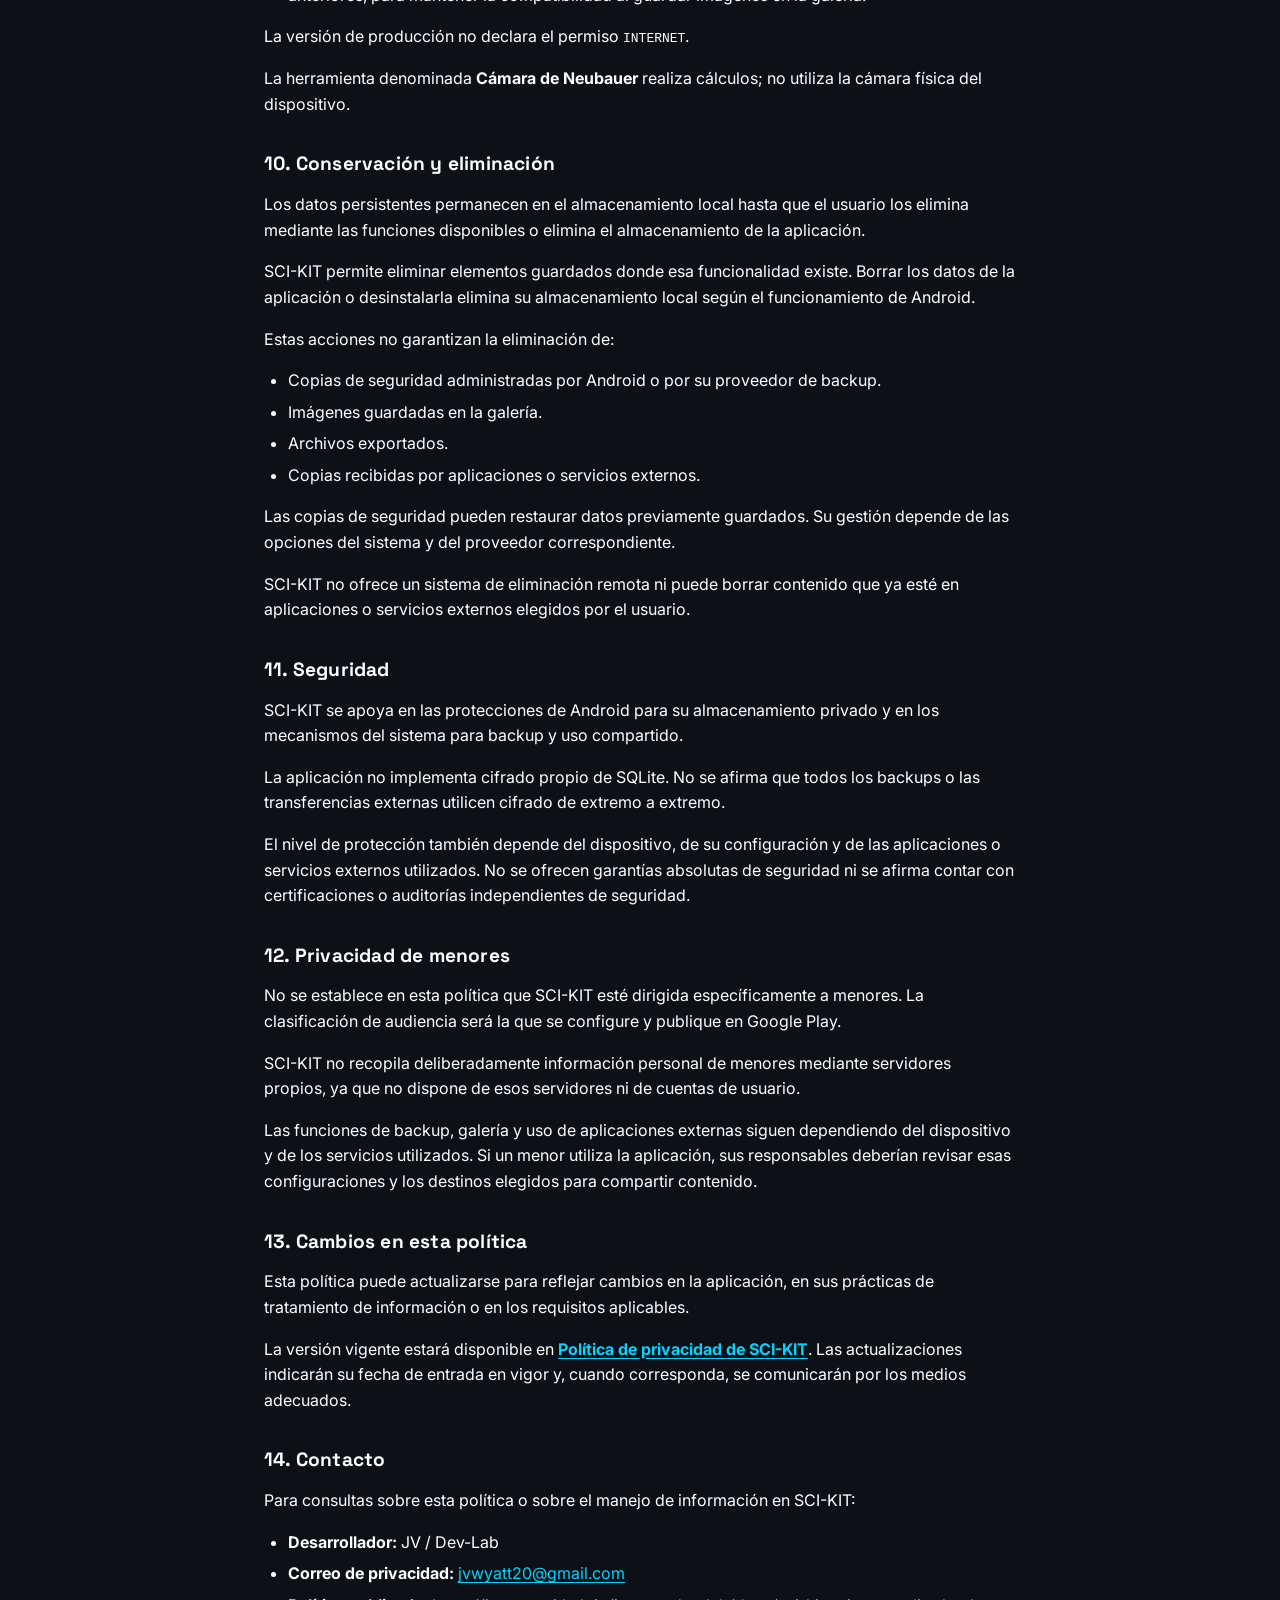
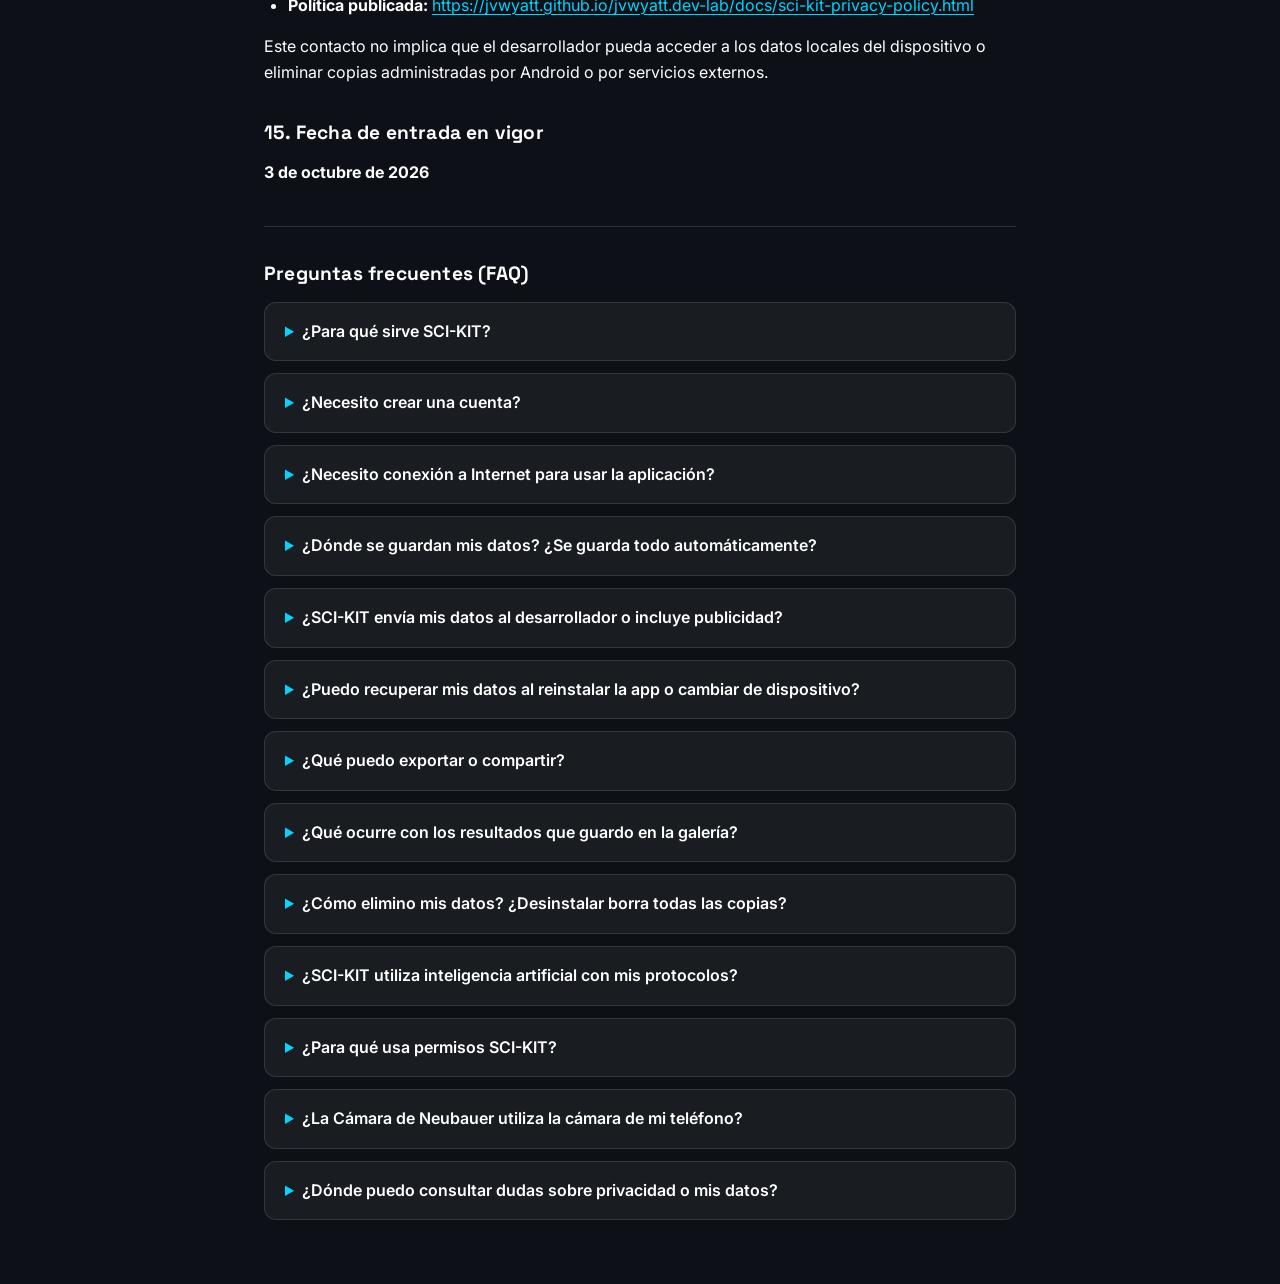
==== commit 9f316095: "Añadir FAQ de SCI-KIT y ajustar metadatos de publicaciones" ====
--- a/docs/sci-kit-privacy-policy.html
+++ b/docs/sci-kit-privacy-policy.html
@@ -28,6 +28,14 @@
     .policy-page article ul { padding-left: 24px; }
     .policy-page article li + li { margin-top: 6px; }
     .policy-page code { overflow-wrap: anywhere; }
+    .policy-page .scikit-faq { max-width: none; margin: 40px 0 0; padding: 0; border-top: 1px solid rgba(255, 255, 255, 0.12); }
+    .policy-page .scikit-faq h2 { text-align: left; }
+    .scikit-faq details { margin-top: 12px; background: var(--card-bg); border: 1px solid rgba(255, 255, 255, 0.12); border-radius: 12px; overflow-wrap: anywhere; }
+    .scikit-faq summary { padding: 16px 20px; font-weight: 600; cursor: pointer; }
+    .scikit-faq summary::marker { color: var(--accent); }
+    .scikit-faq summary:hover { color: var(--accent); }
+    .scikit-faq details[open] { border-color: var(--accent); }
+    .policy-page .scikit-faq details p { margin: 0; padding: 0 20px 20px; }
   </style>
 </head>
 <body>
@@ -145,6 +153,62 @@
 
       <h2>15. Fecha de entrada en vigor</h2>
       <p><strong><time datetime="2026-10-03">3 de octubre de 2026</time></strong></p>
+
+      <section class="scikit-faq" aria-labelledby="faq-es-title">
+        <h2 id="faq-es-title">Preguntas frecuentes (FAQ)</h2>
+        <details>
+          <summary>¿Para qué sirve SCI-KIT?</summary>
+          <p>SCI-KIT reúne herramientas de laboratorio para realizar cálculos científicos, trabajar con preparaciones, Master Mix y protocolos, y utilizar temporizadores. También permite guardar y recuperar contenido y ajustar preferencias como el idioma, el tema y el dashboard.</p>
+        </details>
+        <details>
+          <summary>¿Necesito crear una cuenta?</summary>
+          <p>No. SCI-KIT funciona sin cuentas ni inicio de sesión.</p>
+        </details>
+        <details>
+          <summary>¿Necesito conexión a Internet para usar la aplicación?</summary>
+          <p>Las herramientas de SCI-KIT funcionan localmente y la versión de producción no declara el permiso de Internet. Los servicios externos que elijas usar, como Google Play o una aplicación para compartir archivos, y las copias de seguridad de Android pueden necesitar conexión.</p>
+        </details>
+        <details>
+          <summary>¿Dónde se guardan mis datos? ¿Se guarda todo automáticamente?</summary>
+          <p>El contenido guardado y las preferencias se almacenan en el dispositivo. Los resultados y borradores que no guardes pueden permanecer solo en memoria durante su uso; no debes asumir que se conservarán. SCI-KIT no tiene un servicio propio de almacenamiento o sincronización en la nube.</p>
+        </details>
+        <details>
+          <summary>¿SCI-KIT envía mis datos al desarrollador o incluye publicidad?</summary>
+          <p>No envía automáticamente tus protocolos, preparaciones ni resultados al desarrollador y no tiene servidores propios para recibirlos. Tampoco incorpora publicidad, analítica, seguimiento ni servicios externos de informes de fallos. Las copias de Android y las aplicaciones externas que uses se rigen por sus propias condiciones.</p>
+        </details>
+        <details>
+          <summary>¿Puedo recuperar mis datos al reinstalar la app o cambiar de dispositivo?</summary>
+          <p>Android puede realizar copias, restaurar datos y transferirlos entre dispositivos, según su versión, el dispositivo y tu configuración. Los datos elegibles incluyen preparaciones, Master Mix, protocolos y preferencias persistentes; no incluyen cachés ni exportaciones temporales. La creación y restauración de copias no está garantizada y el desarrollador no puede acceder directamente a ellas.</p>
+        </details>
+        <details>
+          <summary>¿Qué puedo exportar o compartir?</summary>
+          <p>Según la herramienta, puedes generar y compartir contenido en PNG, PDF o JSON. Tú inicias la acción y eliges el destino. Los archivos pueden incluir resultados, nombres y descripciones que hayas introducido; la aplicación receptora los tratará según sus propias políticas.</p>
+        </details>
+        <details>
+          <summary>¿Qué ocurre con los resultados que guardo en la galería?</summary>
+          <p>Las imágenes PNG se guardan fuera del almacenamiento privado de SCI-KIT y pueden permanecer tras desinstalarla. Guardarlas no las envía al desarrollador, pero un servicio de sincronización de fotos o archivos puede copiarlas según tu configuración.</p>
+        </details>
+        <details>
+          <summary>¿Cómo elimino mis datos? ¿Desinstalar borra todas las copias?</summary>
+          <p>Puedes eliminar elementos guardados donde exista esa opción, borrar los datos de la aplicación desde Android o desinstalarla para eliminar su almacenamiento local. Esto no garantiza borrar copias de seguridad, imágenes de la galería, exportaciones ni archivos compartidos. Debes gestionar esas copias en el sistema o servicio correspondiente; un backup puede restaurar datos anteriores.</p>
+        </details>
+        <details>
+          <summary>¿SCI-KIT utiliza inteligencia artificial con mis protocolos?</summary>
+          <p>No integra servicios de IA ni envía protocolos a un modelo. Copiar un prompt solo lo coloca en el portapapeles; también puedes pegar JSON para importar un protocolo. Si pegas contenido en una herramienta externa de IA, se aplican las políticas de esa herramienta.</p>
+        </details>
+        <details>
+          <summary>¿Para qué usa permisos SCI-KIT?</summary>
+          <p>La vibración se utiliza para las alertas de los temporizadores. En Android 9 y versiones anteriores, el permiso de almacenamiento externo permite guardar imágenes en la galería.</p>
+        </details>
+        <details>
+          <summary>¿La Cámara de Neubauer utiliza la cámara de mi teléfono?</summary>
+          <p>No. El nombre se refiere a un portaobjetos especial utilizado para contar células al microscopio. La herramienta de SCI-KIT facilita los cálculos asociados a ese recuento, sin utilizar la cámara del teléfono.</p>
+        </details>
+        <details>
+          <summary>¿Dónde puedo consultar dudas sobre privacidad o mis datos?</summary>
+          <p>Consulta la <a href="#es">política de privacidad completa</a> de esta página. Si tu duda no está resuelta, puedes escribir a <a href="mailto:jvwyatt20@gmail.com">jvwyatt20@gmail.com</a>, el contacto publicado para privacidad y manejo de información. El desarrollador no puede acceder a tus datos locales ni borrar copias gestionadas por Android o servicios externos.</p>
+        </details>
+      </section>
     </article>
 
     <article id="en" lang="en" aria-labelledby="english-title">
@@ -250,6 +314,62 @@
 
       <h2>15. Effective date</h2>
       <p><strong><time datetime="2026-10-03">October 3, 2026</time></strong></p>
+
+      <section class="scikit-faq" aria-labelledby="faq-en-title">
+        <h2 id="faq-en-title">Frequently asked questions (FAQ)</h2>
+        <details>
+          <summary>What is SCI-KIT for?</summary>
+          <p>SCI-KIT brings together laboratory tools for scientific calculations, working with preparations, Master Mix and protocols, and using timers. It also lets you save and retrieve content and adjust preferences such as language, theme and dashboard settings.</p>
+        </details>
+        <details>
+          <summary>Do I need to create an account?</summary>
+          <p>No. SCI-KIT works without accounts or sign-in.</p>
+        </details>
+        <details>
+          <summary>Do I need an Internet connection to use the app?</summary>
+          <p>SCI-KIT’s tools work locally, and the production version does not declare the Internet permission. External services you choose to use, such as Google Play or a file-sharing app, and Android backups may need a connection.</p>
+        </details>
+        <details>
+          <summary>Where is my data stored? Is everything saved automatically?</summary>
+          <p>Saved content and preferences are stored on your device. Results and drafts you do not save may remain only in memory while in use; you should not assume they will be retained. SCI-KIT does not have its own cloud storage or synchronization service.</p>
+        </details>
+        <details>
+          <summary>Does SCI-KIT send my data to the developer or include advertising?</summary>
+          <p>It does not automatically send your protocols, preparations or results to the developer and has no servers of its own to receive them. It also has no advertising, analytics, tracking or external crash-reporting services. Android backups and external apps you use are governed by their own terms.</p>
+        </details>
+        <details>
+          <summary>Can I recover my data after reinstalling the app or changing devices?</summary>
+          <p>Android may back up, restore and transfer data between devices, depending on its version, your device and your settings. Eligible data includes preparations, Master Mix, protocols and persistent preferences; it excludes caches and temporary exports. Backup and restoration are not guaranteed, and the developer cannot access these backups directly.</p>
+        </details>
+        <details>
+          <summary>What can I export or share?</summary>
+          <p>Depending on the tool, you can generate and share content in PNG, PDF or JSON format. You initiate the action and choose the destination. Files may include results, names and descriptions you entered; the receiving app handles them under its own policies.</p>
+        </details>
+        <details>
+          <summary>What happens to results I save to the gallery?</summary>
+          <p>PNG images are saved outside SCI-KIT’s private storage and may remain after you uninstall it. Saving them does not send them to the developer, but a photo or file synchronization service may copy them according to your settings.</p>
+        </details>
+        <details>
+          <summary>How do I delete my data? Does uninstalling delete all copies?</summary>
+          <p>You can delete saved items where that option exists, clear the app’s data in Android or uninstall it to remove its local storage. This does not guarantee deletion of backups, gallery images, exports or shared files. Manage those copies in the relevant system or service; a backup may restore previous data.</p>
+        </details>
+        <details>
+          <summary>Does SCI-KIT use artificial intelligence with my protocols?</summary>
+          <p>It does not integrate AI services or send protocols to a model. Copying a prompt only places it on the clipboard; you can also paste JSON to import a protocol. If you paste content into an external AI tool, that tool’s policies apply.</p>
+        </details>
+        <details>
+          <summary>What does SCI-KIT use permissions for?</summary>
+          <p>Vibration is used for timer alerts. On Android 9 and earlier versions, external storage permission allows images to be saved to the gallery.</p>
+        </details>
+        <details>
+          <summary>Does Neubauer Chamber use my phone’s camera?</summary>
+          <p>No. The name refers to a specialized slide used to count cells under a microscope. The SCI-KIT tool helps with calculations associated with that count, without using your phone’s camera.</p>
+        </details>
+        <details>
+          <summary>Where can I ask questions about privacy or my data?</summary>
+          <p>Read the <a href="#en">full privacy policy</a> on this page. If your question remains unanswered, you can email <a href="mailto:jvwyatt20@gmail.com">jvwyatt20@gmail.com</a>, the published contact for privacy and information handling. The developer cannot access your local data or delete copies managed by Android or external services.</p>
+        </details>
+      </section>
     </article>
   </main>
   <script>
